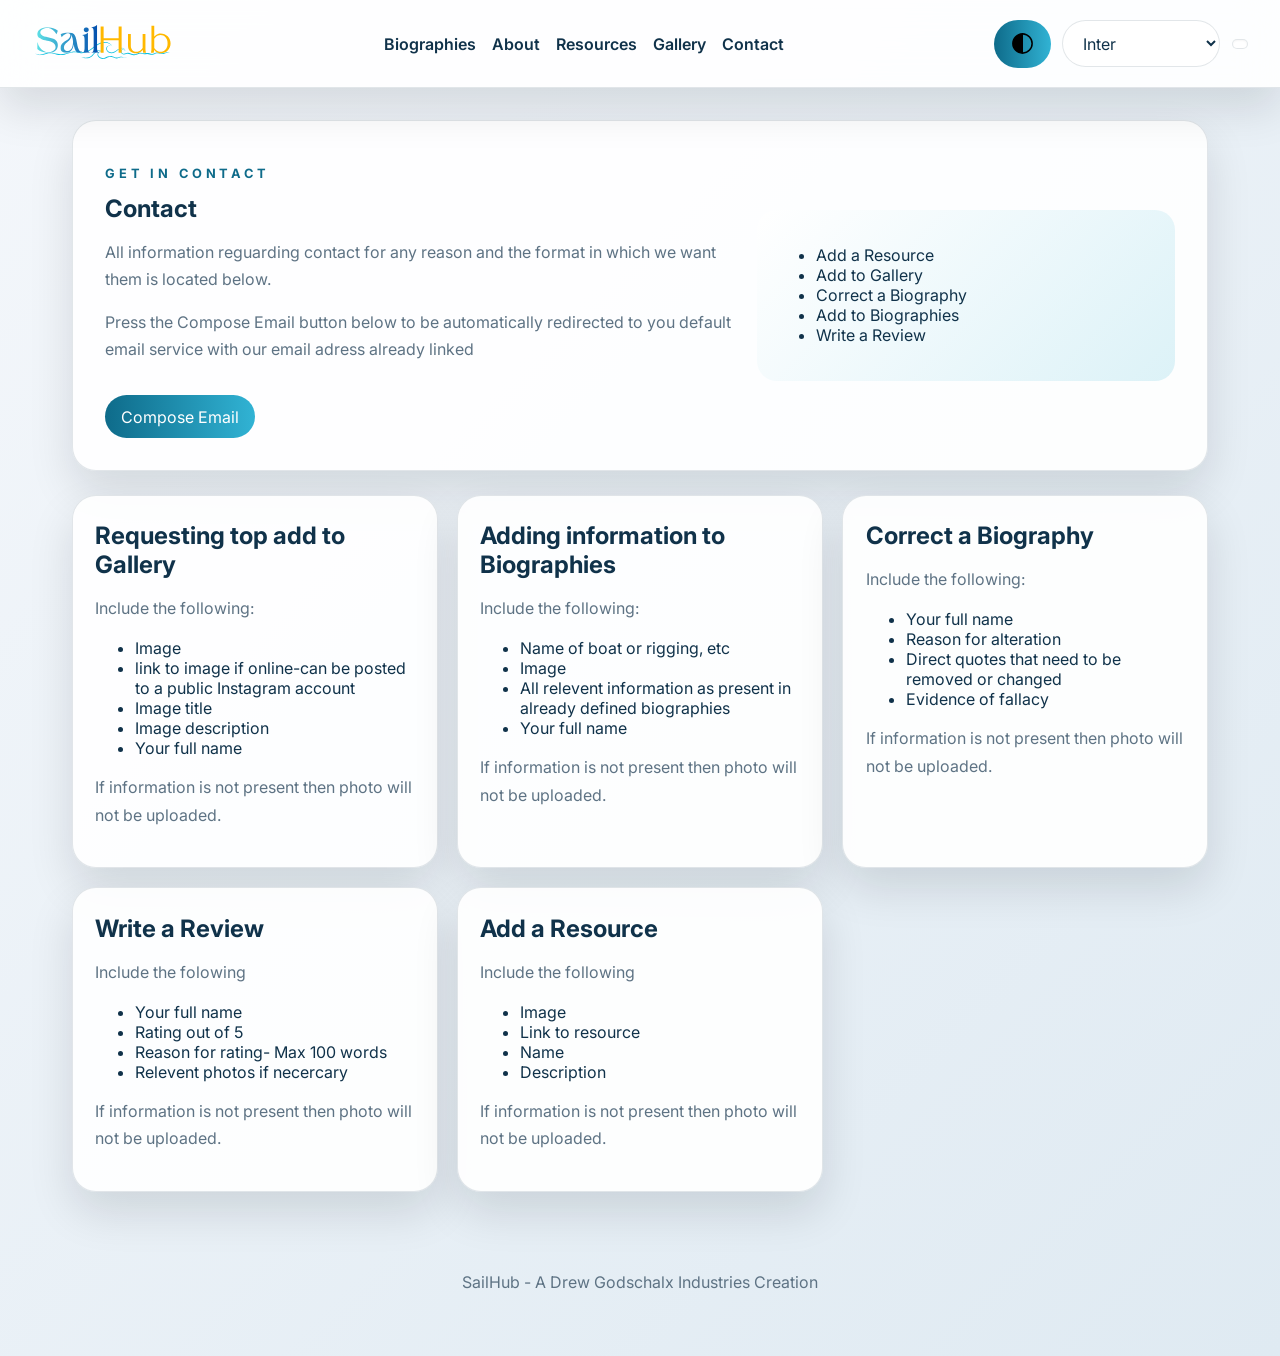
==== contact.html @ ad93a69f "Initial commit" ====
<!DOCTYPE html>
<html lang="en">
  <head>
    <meta charset="UTF-8" />
        <meta name="viewport" content="width=device-width, initial-scale=1.0" />

    <meta name="viewport" content="width=device-width, initial-scale=1.0" />
    <title>Contact SailHub</title>
    <link rel="preconnect" href="https://fonts.googleapis.com" />
    <link rel="preconnect" href="https://fonts.gstatic.com" crossorigin />
    <link href="https://fonts.googleapis.com/css2?family=Inter:wght@400;500;600;700&display=swap" rel="stylesheet" />
    <link rel="stylesheet" href="styles.css" />
  </head>
  <body>
    <header class="topbar">
      <!-- <div class="hnav" id="myLinks">
        <a href="#news">News</a>
        <a href="#settings">Settings</a>
        <a href="#other">Other</a>
      </div>
      <button class="icon" type="button" aria-controls="myLinks" aria-expanded="false" aria-label="Open menu" onclick="myFunction()">
        <img src="images/menu_86dp_000000_FILL0_wght400_GRAD0_opsz48.svg" alt="" aria-hidden="true">
      </button> -->
      <a class="brand" href="index.html"><img style="height: 50px; width: auto;" src="images/SailHub Logo.svg" alt="SailHub"></a>
      <nav class="nav-links">
        <a href="biographies.html" data-i18n="navBiographies">Biographies</a>
        <a href="about.html" data-i18n="navAbout">About</a>
        <a href="resources.html" data-i18n="navResources">Resources</a>
        <a href="gallery.html" data-i18n="navGallery">Gallery</a>
        <a href="contact.html" data-i18n="navContact">Contact</a>
      </nav>
      <div class="toolbar">
        <img id="themeToggle" class="control-btn" type="button" class="toggleDarkmode" title="Toggle Mode" onclick="toggleDarkmode()" src="images/contrast_86dp_000000_FILL0_wght400_GRAD0_opsz48.svg" alt="Theme">
        <select id="fontSelect" class="control-select">
          <option value="Inter, sans-serif">Inter</option>
          <option value="OpenDyslexic, sans-serif">OpenDyslexic</option>
          <option value="monospace">Monospace</option>
          <option value="Verdana, sans-serif">Verdana</option>
          <option value="Arial, sans-serif">Arial</option>
          <option value="Georgia, serif">Georgia</option>
          <option value="Tahoma, sans-serif">Tahoma</option>
          <option value="Impact, sans-serif">Impact</option>
          <option value="cursive">Cursive</option>
          <option value="Helvetica, sans-serif">Helvetica</option>
          <option value="Trebuchet MS, sans-serif">Trebuchet</option>
        </select>
        <div class="google-translate-wrap">
          <div id="google_translate_element"></div>
        </div>
      </div>
    </header>

    <main class="page">
      <section class="hero-card">
        <div>
          <p class="eyebrow" data-i18n="heroEyebrow">Get in Contact</p>
          <h1 data-i18n="heroTitle">Contact</h1> 
          <p class="hero-copy" data-i18n="heroCopy">All information reguarding contact for any reason and the format in which we want them is located below.</p>
          <p class="hero-copy" data-i18n="heroCopy">Press the Compose Email button below to be automatically redirected to you default email service with our email adress already linked</p>
          <a class="primary-btn" href="mailto:someone@example.com" data-i18n="heroButton">Compose Email</a>
        </div>
        <div class="hero-panel">
          <ul>
            <li data-i18n="heroItem1">Add a Resource</li>
            <li data-i18n="heroItem2">Add to Gallery</li>
            <li data-i18n="heroItem3">Correct a Biography</li>
            <li data-i18n="heroItem4">Add to Biographies</li>
            <li data-i18n="heroItem5">Write a Review</li>
          </ul>
        </div>
      </section>

      <section class="card-grid">
        <article class="info-card">
          <h2 data-i18n="cardSearchTitle">Requesting top add to Gallery</h2>
          <p data-i18n="cardSearchText"> Include the following:</p>
<ul>
        <li>Image</li>
        <li>link to image if online-can be posted to a public Instagram account</li>
        <li>Image title</li>
        <li>Image description</li>
        <li>Your full name</li>    
</ul>
          <p data-i18n="cardSearchText"> If information is not present then photo will not be uploaded.</p>
        </article>
        <article class="info-card">
          <h2 data-i18n="cardAboutTitle">Adding information to Biographies</h2>
          <p data-i18n="cardAboutText">Include the following:</p>
          <ul>
            <li>Name of boat or rigging, etc</li>
            <li>Image</li>
            <li>All relevent information as present in already defined biographies</li>
            <li>Your full name</li>
          </ul>
                   <p data-i18n="cardSearchText"> If information is not present then photo will not be uploaded.</p>
        </article>
        <article class="info-card">
          <h2 data-i18n="cardGalleryTitle">Correct a Biography</h2>
          <p data-i18n="cardGalleryText">Include the following:</p>
          <ul>
            <li>Your full name</li>
            <li>Reason for alteration</li>
            <li>Direct quotes that need to be removed or changed</li>
            <li>Evidence of fallacy</li>
          </ul>
                    <p data-i18n="cardSearchText"> If information is not present then photo will not be uploaded.</p>
        </article>
        <article class="info-card">
          <h2 data-i18n="cardGalleryTitle">Write a Review</h2>
          <p data-i18n="cardGalleryText">Include the folowing</p>
          <ul>
            <li>Your full name</li>
            <li>Rating out of 5</li>
            <li>Reason for rating- Max 100 words</li>
            <li>Relevent photos if necercary</li>
          </ul>
                    <p data-i18n="cardSearchText"> If information is not present then photo will not be uploaded.</p>
        </article>
        <article class="info-card">
          <h2 data-i18n="cardGalleryTitle">Add a Resource</h2>
          <p data-i18n="cardGalleryText">Include the following</p>
          <ul>
            <li>Image</li>
            <li>Link to resource</li>
            <li>Name</li>
            <li>Description</li>
          </ul>
                    <p data-i18n="cardSearchText"> If information is not present then photo will not be uploaded.</p>
        </article>
      </section>
    </main>

    <button id="scrollTopBtn" class="scroll-top" aria-label="Back to top">↑</button>

    <footer class="footer">
      <p data-i18n="footerText">SailHub - A Drew Godschalx Industries Creation</p>
    </footer>

    <script src="https://translate.google.com/translate_a/element.js?cb=googleTranslateInit"></script>
    <script>
      function googleTranslateInit() {
        new google.translate.TranslateElement(
          {
            pageLanguage: 'en',
            includedLanguages: '',
            layout: google.translate.TranslateElement.InlineLayout.SIMPLE,
            autoDisplay: false
          },
          'google_translate_element'
        );
      }
    </script>
    <script src="script.js"></script>
  </body>
</html>
---- styles.css ----
:root {
  color-scheme: light;
  --bg: #f4f7fb;
  --surface: rgba(255, 255, 255, 0.9);
  --surface-strong: #ffffff;
  --accent: #0e6b8a;
  --accent-2: #31b3d4;
  --text: #10324a;
  --muted: #5e7384;
  --border: rgba(16, 50, 74, 0.12);
  --shadow: 0 20px 45px rgba(3, 18, 26, 0.12);
}

body.dark {
  color-scheme: dark;
  --bg: #07131d;
  --surface: rgba(12, 26, 37, 0.92);
  --surface-strong: #0f2331;
  --accent: #57c7ff;
  --accent-2: #2f8bb3;
  --text: #eaf7ff;
  --muted: #93aac3;
  --border: rgba(234, 247, 255, 0.16);
  --shadow: 0 20px 45px rgba(0, 0, 0, 0.3);
}

* {
  box-sizing: border-box;
}

html {
  scroll-behavior: smooth;
}

body {
  margin: 0;
  font-family: 'Inter', sans-serif;
  background: linear-gradient(135deg, var(--bg), #dfeaf2);
  color: var(--text);
  min-height: 100vh;
}

body.dark {
  background: linear-gradient(135deg, var(--bg), #11293a);
}

.topbar {
  position: sticky;
  top: 0;
  z-index: 20;
  display: flex;
  justify-content: space-between;
  align-items: center;
  padding: 1rem 2rem;
  background: var(--surface);
  backdrop-filter: blur(18px);
  border-bottom: 1px solid var(--border);
  box-shadow: var(--shadow);
}

.brand {
  font-size: 1.25rem;
  font-weight: 700;
  color: var(--accent);
  text-decoration: none;
}

.nav-links {
  display: flex;
  gap: 1rem;
}

.nav-links a {
  text-decoration: none;
  color: var(--text);
  font-weight: 600;
}

.toolbar {
  display: flex;
  gap: 0.7rem;
  align-items: center;
}

.google-translate-wrap {
  display: flex;
  align-items: center;
  padding: 0.25rem 0.45rem;
  border-radius: 999px;
  background: var(--surface-strong);
  border: 1px solid var(--border);
  box-shadow: inset 0 1px 2px rgba(0,0,0,0.04);
}

.google-translate-wrap .goog-te-gadget {
  font-family: inherit !important;
  color: var(--text) !important;
}

.google-translate-wrap .goog-te-gadget-simple {
  background: transparent !important;
  border: none !important;
  padding: 0 !important;
  box-shadow: none !important;
}

.google-translate-wrap .goog-te-menu-value span {
  color: var(--text) !important;
}

.google-translate-wrap .goog-te-menu-value span:last-child {
  display: none;
}

.control-btn, .control-select, .primary-btn, .search-box button {
  border: none;
  border-radius: 999px;
  padding: 0.7rem 1rem;
  font: inherit;
  cursor: pointer;
}

.control-btn, .primary-btn, .search-box button {
  background: linear-gradient(90deg, var(--accent), var(--accent-2));
  color: white;
}
.control-btn, .toggleDarkmode {
  display: flex;
  justify-content: center;
  width: auto;
  height: 48px;
}

.control-select {
  background: var(--surface-strong);
  color: var(--text);
  border: 1px solid var(--border);
}

.control-btn-search {
  background: var(--surface-strong);
  color: var(--text);
  border: 2px solid var(--border);
  border-radius: 20px;
  padding: 5px;
  font: inherit;
  cursor: pointer;
  margin-top: -19px;
  position: relative;
  top: 6px;
}

.page {
  max-width: 1200px;
  margin: 0 auto;
  padding: 2rem;
}

.single-column {
  max-width: 900px;
}

.hero-card, .detail-card, .info-card, .gallery-card {
  background: var(--surface);
  border: 1px solid var(--border);
  border-radius: 24px;
  box-shadow: var(--shadow);
}

.hero-card {
  display: grid;
  grid-template-columns: 1.5fr 1fr;
  gap: 1.5rem;
  padding: 2rem;
  align-items: center;
}

.eyebrow {
  text-transform: uppercase;
  letter-spacing: 0.3em;
  color: var(--accent);
  font-size: 0.8rem;
  font-weight: 700;
}

h1, h2 {
  margin-top: 0.2rem;
  margin-bottom: 0.35rem;
  size: 1.8rem;
}

.hero-copy, .info-card p, .detail-card p, .gallery-card p {
  color: var(--muted);
  line-height: 1.7;
}

.primary-btn {
  display: inline-block;
  margin-top: 1rem;
  text-decoration: none;
}

.hero-panel {
  padding: 1.2rem;
  border-radius: 20px;
  background: linear-gradient(135deg, var(--surface-strong), rgba(49, 179, 212, 0.16));
}

.panel-badge {
  display: inline-block;
  padding: 0.4rem 0.8rem;
  border-radius: 999px;
  background: rgba(14, 107, 138, 0.16);
  color: var(--accent);
  margin-bottom: 0.8rem;
}

.card-grid {
  display: grid;
  grid-template-columns: repeat(3, minmax(0, 1fr));
  gap: 1.2rem;
  margin-top: 1.5rem;
}

.info-card, .detail-card, .gallery-card {
  padding: 1.4rem;
}

.info-card a {
  color: var(--accent);
  font-weight: 700;
  text-decoration: none;
}

.search-container {
  display: flex;
  align-items: center;
  gap: 0.7rem;
  padding: 0.7rem 0.95rem;
  margin: 0.35rem 0 1rem;
  border: 1px solid var(--border);
  border-radius: 999px;
  background: var(--surface-strong);
  box-shadow: inset 0 1px 2px rgba(0,0,0,0.04);
}

.search-container svg {
  color: var(--muted);
  flex-shrink: 0;
}

.search-container input {
  flex: 1;
  border: none;
  outline: none;
  font: inherit;
  background: transparent;
  color: var(--text);
}

.tag-row {
  display: flex;
  flex-wrap: wrap;
  gap: 0.7rem;
  margin-top: 1rem;
}

.tag-row span {
  padding: 0.4rem 0.8rem;
  border-radius: 999px;
  background: rgba(14, 107, 138, 0.12);
  color: var(--accent);
}

.search-panel {
  display: flex;
  flex-direction: column;
}

.search-status {
  margin: 0 0 1rem;
  color: var(--muted);
}

.results-grid {
  display: grid;
  grid-template-columns: repeat(3, minmax(0, 1fr));
  gap: 1rem;
  align-items: start;
}

.results-grid .boat-detail {
  grid-column: 1 / -1;
  width: 100%;
}

.result-item {
  display: flex;
  flex-direction: column;
  gap: 0.75rem;
  min-height: 280px;
  width: 100%;
  padding: 1rem;
  border: 1px solid var(--border);
  border-radius: 18px;
  background: var(--surface-strong);
  box-shadow: 0 12px 25px rgba(3, 18, 26, 0.08);
  cursor: pointer;
  transition: transform 0.2s ease, box-shadow 0.2s ease;
}

.result-item:hover,
.result-item:focus-visible {
  transform: translateY(-2px);
  box-shadow: 0 14px 28px rgba(3, 18, 26, 0.12);
  outline: none;
}

.result-item h4 {
  margin: 0;
  font-size: 1.05rem;
}

.result-item img {
  width: 100%;
  flex: 1;
  min-height: 160px;
  aspect-ratio: 4 / 3;
  object-fit: cover;
  object-position: center;
  border-radius: 12px;
  background: linear-gradient(135deg, rgba(49, 179, 212, 0.16), rgba(14, 107, 138, 0.08));
}

.created-by {
  display: flex;
  align-items: center;
  gap: 0.45rem;
  margin: 0;
  color: var(--muted);
  font-size: 0.85rem;
}

.result-item .created-by-logo {
  width: 30px;
  height: 30px;
  flex: 0 0 30px;
  min-height: 30px;
  aspect-ratio: 1;
  object-fit: contain;
  border: 1px solid var(--border);
  border-radius: 50%;
  background: var(--surface-strong);
}

.search-empty {
  padding: 1rem;
  border-radius: 16px;
  background: rgba(14, 107, 138, 0.08);
  color: var(--muted);
}

.detail-view {
  display: flex;
  flex-direction: column;
  gap: 0.9rem;
  width: 100%;
  min-height: 100%;
  padding: 1.2rem;
  border: 1px solid var(--border);
  border-radius: 20px;
  background: var(--surface-strong);
  box-shadow: var(--shadow);
}

.detail-header {
  display: flex;
  justify-content: space-between;
  align-items: center;
  gap: 1rem;
}

.detail-header h3 {
  margin: 0;
}

.back-button {
  border: none;
  border-radius: 999px;
  padding: 0.55rem 0.9rem;
  background: rgba(14, 107, 138, 0.12);
  color: var(--accent);
  cursor: pointer;
}

.detail-image {
  width: 100%;
  max-height: 320px;
  object-fit: contain;
  object-position: center;
  border-radius: 16px;
  background: linear-gradient(135deg, rgba(49, 179, 212, 0.16), rgba(14, 107, 138, 0.08));
}

.detail-summary {
  margin: 0;
  color: var(--muted);
  line-height: 1.7;
}

.detail-list {
  margin: 0;
  padding-left: 1.1rem;
  color: var(--muted);
  line-height: 1.7;
}

.detail-table {
  width: 100%;
  border-collapse: collapse;
  margin: 0.5rem 0 1rem;
  overflow: hidden;
  border-radius: 12px;
  border: 1px solid var(--border);
}

.detail-table th,
.detail-table td {
  padding: 0.75rem 0.9rem;
  text-align: left;
  border-bottom: 1px solid var(--border);
}

.detail-table th {
  width: 38%;
  background: rgba(14, 107, 138, 0.08);
  color: var(--accent);
}

.detail-table tr:last-child th,
.detail-table tr:last-child td {
  border-bottom: none;
}

.stat-row {
  display: grid;
  grid-template-columns: repeat(3, minmax(0, 1fr));
  gap: 1rem;
  margin-top: 1rem;
}

.stat-row div {
  padding: 1rem;
  border-radius: 16px;
  background: rgba(14, 107, 138, 0.08);
}

.gallery-grid {
  grid-template-columns: repeat(3, minmax(0, 1fr));
}

.resources-intro {
  margin-bottom: 1.5rem;
}

.resource-section {
  margin-top: 1.5rem;
}

.resource-heading {
  margin-bottom: 1rem;
}

.resource-heading h2 {
  margin: 0 0 0.35rem;
}

.resource-heading p {
  margin: 0;
  color: var(--muted);
}

.resource-grid {
  display: flex;
  gap: 1rem;
  overflow-x: auto;
  scroll-snap-type: x proximity;
  padding: 0.35rem 0 0.8rem;
  scrollbar-width: none;
  -ms-overflow-style: none;
}

.resource-grid::-webkit-scrollbar {
  display: none;
}

.resource-card {
  display: flex;
  flex-direction: column;
  gap: 0.8rem;
  height: 470px;
  min-height: 470px;
  flex: 0 0 calc(19% - 1.0rem);
  max-width: 400px;
  min-width: 300px;
  scroll-snap-align: start;
}

.resource-card h3 {
  margin: 0;
}

.resource-card p {
  margin: 0;
  flex: 1;
}

.resource-image {
  width: 100%;
  height: 220px;
  min-height: 220px;
  object-fit: contain;
  object-position: center;
  border-radius: 16px;
  background: linear-gradient(135deg, rgba(49, 179, 212, 0.16), rgba(14, 107, 138, 0.08));
  padding: 0.5rem;
}

.resource-link {
  display: inline-flex;
  align-items: center;
  gap: 0.45rem;
  width: fit-content;
  margin-top: auto;
  color: var(--accent);
  font-weight: 700;
  text-decoration: none;
}

.resource-link svg {
  width: 1rem;
  height: 1rem;
  fill: currentColor;
}

.resource-carousel-shell {
  position: relative;
  padding: 0.25rem 0;
}

.resource-carousel-shell::before,
.resource-carousel-shell::after {
  content: "";
  position: absolute;
  top: 0;
  bottom: 0;
  width: 48px;
  pointer-events: none;
  z-index: 2;
}

.resource-carousel-shell::before {
  left: 0;
  background: linear-gradient(to right, var(--surface), transparent);
  opacity: 0;
}

.resource-carousel-shell::after {
  right: 0;
  background: linear-gradient(to left, var(--surface), transparent);
  opacity: 0;
}

.resource-carousel-shell.has-overflow::before,
.resource-carousel-shell.has-overflow::after {
  opacity: 1;
}

.carousel-nav {
  position: absolute;
  top: 50%;
  transform: translateY(-50%);
  z-index: 3;
  width: 42px;
  height: 42px;
  border: 1px solid var(--border);
  border-radius: 50%;
  background: var(--surface-strong);
  color: var(--accent);
  box-shadow: var(--shadow);
  cursor: pointer;
  display: none;
  align-items: center;
  justify-content: center;
  font-size: 1.2rem;
}

.resource-carousel-shell.has-overflow .carousel-nav {
  display: flex;
}

.carousel-nav.prev {
  left: -0.2rem;
}

.carousel-nav.next {
  right: -0.2rem;
}

.carousel-nav:disabled {
  opacity: 0.45;
  cursor: not-allowed;
}

.footer {
  text-align: center;
  padding: 2rem 1rem 3rem;
  color: var(--muted);
}

@media (max-width: 900px) {
  .resource-grid {
    grid-template-columns: 1fr;
  }

  .topbar {
    flex-wrap: wrap;
    gap: 1rem;
  }
}

.gallery-art {
  height: auto;
  width: 100%;
  max-height: 240px;
  border-radius: 16px;
  background-size: cover;
  background-position: center;
  background-image: linear-gradient(rgba(0,0,0,0.15), rgba(0,0,0,0.15));
  align-self: center;
}

.scroll-top {
  position: fixed;
  right: 1.2rem;
  bottom: 1.2rem;
  border: none;
  background: var(--accent);
  color: white;
  width: 48px;
  height: 48px;
  border-radius: 50%;
  cursor: pointer;
  display: none;
  box-shadow: var(--shadow);
}

.footer {
  text-align: center;
  padding: 2rem 1rem 3rem;
  color: var(--muted);
}

@media (max-width: 860px) {
  .topbar {
    flex-direction: column;
    gap: 0.8rem;
  }

  .hero-card, .card-grid, .gallery-grid, .stat-row {
    grid-template-columns: 1fr;
  }

  .search-box {
    flex-direction: column;
  }
}
.version-table {
  width: max-content;
  max-width: 100%;
  border-collapse: separate;
  border-spacing: 0;
  border: 1px solid var(--border);
  border-radius: 12px;
  overflow: hidden;
  table-layout: auto;
}

.version-table th,
.version-table td {
  padding: 0.8rem 1rem;
  border-right: 1px solid var(--border);
  border-bottom: 1px solid var(--border);
  text-align: left;
  vertical-align: top;
}

.version-table th {
  background: linear-gradient(90deg, var(--accent), var(--accent-2));
  color: #fff;
  font-size: 0.8rem;
  letter-spacing: 0.08em;
  text-transform: uppercase;
  white-space: nowrap;
}

.version-table td {
  background: var(--surface-strong);
  color: var(--text);
  line-height: 1.55;
}

.version-table th:last-child,
.version-table td:last-child {
  border-right: 0;
}

.version-table tbody tr:last-child td {
  border-bottom: 0;
}

.version-table tbody tr:nth-child(even) td {
  background: rgba(49, 179, 212, 0.08);
}

.version-table tbody tr:hover td {
  background: rgba(49, 179, 212, 0.16);
}

.version-table td:nth-child(1),
.version-table td:nth-child(2),
.version-table td:nth-child(4) {
  white-space: nowrap;
}

@media (max-width: 600px) {
  .version-table {
    display: block;
    overflow-x: auto;
    width: 100%;
  }

  .version-table th,
  .version-table td {
    padding: 0.7rem 0.8rem;
  }
}

.pagination-container {
  display: flex;
  justify-content: center;
  align-items: center;
  gap: 8px;
  margin: 30px 0;
}

.page-btn {
  padding: 8px 16px;
  border: 1px solid #ccc;
  background-color: #fefefe;
  color: #333;
  cursor: pointer;
  border-radius: 4px;
  font-size: 14px;
  transition: background-color 0.2s, border-color 0.2s;
}

.page-btn:hover:not(:disabled) {
  background-color: #e0e0e0;
}

.page-btn.active {
  background: linear-gradient(90deg, var(--accent), var(--accent-2));
  color: #fff;
}

.page-btn:disabled {
  opacity: 0.5;
  cursor: not-allowed;
}

.page-numbers {
  display: flex;
  gap: 5px;
}
.hnav {
  display: none;
}

.hnav.is-open {
  display: flex;
}

.icon {
  display: inline-flex;
  align-items: center;
  justify-content: center;
  width: 48px;
  height: 48px;
  padding: 0.5rem;
  border: 1px solid var(--border);
  border-radius: 10px;
  background: var(--surface-strong);
  cursor: pointer;
}

.icon img {
  width: 28px;
  height: 28px;
}

.hnav {
  position: absolute;
  top: calc(100% + 0.5rem);
  left: 1rem;
  z-index: 30;
  flex-direction: column;
  min-width: 12rem;
  gap: 0.2rem;
  padding: 0.7rem;
  background: var(--surface-strong);
  border: 1px solid var(--border);
  border-radius: 14px;
  box-shadow: var(--shadow);
}

.hnav a {
  padding: 0.75rem 0.85rem;
  color: var(--text);
  font-weight: 600;
  text-decoration: none;
  border-radius: 8px;
}

.hnav a:hover,
.hnav a:focus-visible {
  background: rgba(49, 179, 212, 0.14);
  outline: none;
}

@media (max-width: 860px) {
  .hnav {
    position: absolute;
    top: calc(100% + 0.5rem);
    left: 1rem;
    z-index: 30;
    flex-direction: column;
    min-width: 12rem;
    gap: 0.2rem;
    background: var(--surface-strong);
    border: 1px solid var(--border);
    border-radius: 14px;
    box-shadow: var(--shadow);
  }

  .hnav.is-open {
    display: flex;
  }

  .hnav a {
    padding: 0.75rem 0.85rem;
    color: var(--text);
    font-weight: 600;
    text-decoration: none;
    border-radius: 8px;
  }

  .hnav a:hover,
  .hnav a:focus-visible {
    background: rgba(49, 179, 212, 0.14);
    outline: none;
  }

  .icon {
    display: inline-flex;
    align-items: center;
    justify-content: center;
    width: 48px;
    height: 48px;
    padding: 0.5rem;
    border: 1px solid var(--border);
    border-radius: 10px;
    background: var(--surface-strong);
    cursor: pointer;
  }

  .icon img {
    width: 28px;
    height: 28px;
  }
}
.CreatedByLogo {
  width: 30px;
  height: 30px;
  margin-right: 5px;
  margin-bottom: -9px;
  Border-radius: 50%;
  Border: 1px solid var(--border);
}

.CreatedBy {
  display: flex;
  align-items: center;
  gap: 0.45rem;
  margin: 0;
  color: var(--muted);
  font-size: 0.85rem;
}
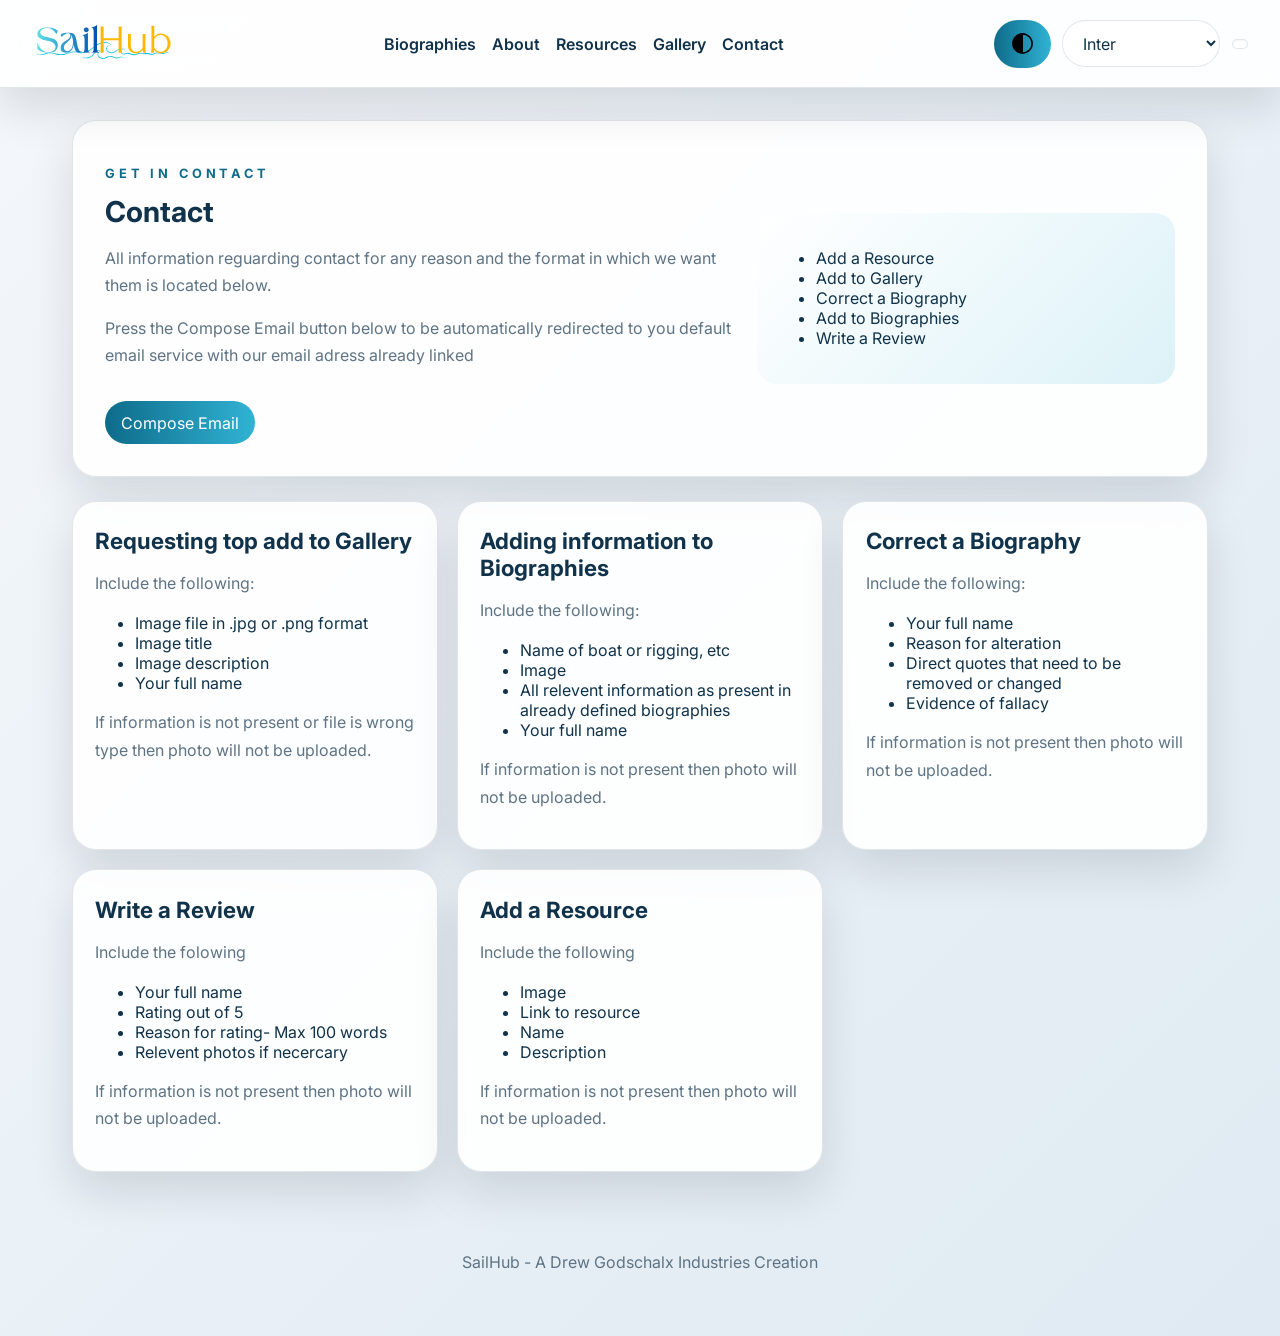
==== commit 5ab32442: "1.0.1" ====
--- a/contact.html
+++ b/contact.html
@@ -75,13 +75,12 @@
           <h2 data-i18n="cardSearchTitle">Requesting top add to Gallery</h2>
           <p data-i18n="cardSearchText"> Include the following:</p>
 <ul>
-        <li>Image</li>
-        <li>link to image if online-can be posted to a public Instagram account</li>
+        <li>Image file in .jpg or .png format</li>
         <li>Image title</li>
         <li>Image description</li>
         <li>Your full name</li>    
 </ul>
-          <p data-i18n="cardSearchText"> If information is not present then photo will not be uploaded.</p>
+          <p data-i18n="cardSearchText"> If information is not present or file is wrong type then photo will not be uploaded.</p>
         </article>
         <article class="info-card">
           <h2 data-i18n="cardAboutTitle">Adding information to Biographies</h2>
--- a/styles.css
+++ b/styles.css
@@ -186,7 +186,14 @@
 h1, h2 {
   margin-top: 0.2rem;
   margin-bottom: 0.35rem;
-  size: 1.8rem;
+}
+
+h1 {
+  font-size: 1.8rem;
+}
+
+h2 {
+  font-size: 1.4rem;
 }
 
 .hero-copy, .info-card p, .detail-card p, .gallery-card p {
@@ -286,7 +293,7 @@
   display: grid;
   grid-template-columns: repeat(3, minmax(0, 1fr));
   gap: 1rem;
-  align-items: start;
+  align-items: stretch;
 }
 
 .results-grid .boat-detail {
@@ -633,7 +640,6 @@
   height: auto;
   width: 100%;
   max-height: 240px;
-  border-radius: 16px;
   background-size: cover;
   background-position: center;
   background-image: linear-gradient(rgba(0,0,0,0.15), rgba(0,0,0,0.15));
@@ -667,8 +673,27 @@
     gap: 0.8rem;
   }
 
-  .hero-card, .card-grid, .gallery-grid, .stat-row {
+  .hero-card, .card-grid:not(.gallery-grid), .stat-row {
     grid-template-columns: 1fr;
+  }
+
+  .gallery-grid {
+    grid-template-columns: repeat(3, minmax(0, 1fr));
+    gap: 0.5rem;
+  }
+
+  .gallery-grid .gallery-card {
+    padding: 0.65rem;
+    border-radius: 10px;
+  }
+
+  .gallery-card h2 {
+    font-size: 1rem;
+  }
+
+  .gallery-card p {
+    font-size: 0.85rem;
+    line-height: 1.4;
   }
 
   .search-box {
@@ -905,4 +930,264 @@
   margin: 0;
   color: var(--muted);
   font-size: 0.85rem;
+}
+
+.nav-links {
+  flex-wrap: wrap;
+  justify-content: center;
+}
+
+.toolbar {
+  flex-wrap: wrap;
+  justify-content: center;
+  min-width: 0;
+}
+
+.resource-card {
+  flex: 0 0 min(300px, calc(100vw - 2rem));
+  min-width: min(300px, calc(100vw - 2rem));
+}
+
+.gallery-art {
+  aspect-ratio: 4 / 3;
+  object-fit: cover;
+}
+
+@media (max-width: 860px) {
+  .topbar {
+    padding: 1rem 1.25rem;
+  }
+
+  .nav-links {
+    gap: 0.65rem 1rem;
+  }
+
+  .results-grid {
+    grid-template-columns: repeat(3, minmax(0, 1fr));
+  }
+
+  .resource-card {
+    flex-basis: 220px;
+    min-width: 220px;
+    height: 390px;
+    min-height: 390px;
+  }
+
+  .resource-image {
+    height: 155px;
+    min-height: 155px;
+  }
+}
+
+@media (max-width: 600px) {
+  .topbar {
+    display: grid;
+    grid-template-columns: minmax(0, 1fr);
+    justify-items: center;
+    gap: 0.55rem;
+    padding: 0.85rem 1rem;
+  }
+
+  .brand {
+    line-height: 1;
+  }
+
+  .brand img {
+    height: 42px !important;
+    max-width: 100%;
+  }
+
+  .nav-links {
+    flex-wrap: nowrap;
+    justify-content: flex-start;
+    gap: 0.55rem;
+    max-width: 100%;
+    overflow-x: auto;
+    scrollbar-width: none;
+  }
+
+  .nav-links::-webkit-scrollbar {
+    display: none;
+  }
+
+  .nav-links a {
+    flex: 0 0 auto;
+    font-size: 0.85rem;
+  }
+
+  .toolbar {
+    width: 100%;
+    flex-wrap: nowrap;
+    justify-content: center;
+    gap: 0.4rem;
+  }
+
+  .toolbar .control-btn {
+    flex: 0 0 36px;
+    width: 36px;
+    height: 36px;
+    padding: 0.35rem;
+  }
+
+  .toolbar .control-select {
+    flex: 0 1 100px;
+    width: 100px;
+    min-width: 0;
+    padding: 0.55rem 0.7rem;
+  }
+
+  .google-translate-wrap {
+    flex: 0 1 136px;
+    min-width: 0;
+    max-width: 136px;
+    overflow: hidden;
+  }
+
+  .google-translate-wrap .goog-te-gadget-simple {
+    white-space: nowrap;
+  }
+
+  .page {
+    padding: 0.75rem;
+  }
+
+  .hero-card,
+  .detail-card,
+  .info-card,
+  .gallery-card {
+    padding: 1rem;
+    border-radius: 14px;
+  }
+
+  .eyebrow {
+    letter-spacing: 0.18em;
+  }
+
+  h1 {
+    font-size: 1.6rem;
+  }
+
+  .stat-row {
+    grid-template-columns: repeat(3, minmax(0, 1fr));
+    gap: 0.5rem;
+  }
+
+  .stat-row div {
+    display: flex;
+    flex-direction: column;
+    gap: 0.25rem;
+    min-width: 0;
+    padding: 0.7rem 0.55rem;
+    border-radius: 10px;
+    font-size: 0.82rem;
+  }
+
+  .stat-row strong {
+    font-size: 1rem;
+  }
+
+  .results-grid {
+    grid-template-columns: repeat(3, minmax(0, 1fr));
+    grid-auto-rows: 1fr;
+    align-items: stretch;
+    gap: 0.4rem;
+  }
+
+  .result-item {
+    height: 100%;
+    min-height: 0;
+    gap: 0.35rem;
+    padding: 0.45rem;
+    border-radius: 10px;
+  }
+
+  .result-item h4 {
+    font-size: clamp(0.65rem, 2.8vw, 0.8rem);
+    line-height: 1.2;
+    overflow-wrap: anywhere;
+  }
+
+  .result-item img {
+    min-height: 52px;
+    border-radius: 7px;
+  }
+
+  .result-item .created-by {
+    align-items: center;
+    gap: 0.25rem;
+    width: 100%;
+    min-width: 0;
+    margin-top: auto;
+    flex-wrap: wrap;
+    font-size: clamp(0.52rem, 2.2vw, 0.68rem);
+    line-height: 1.2;
+  }
+
+  .result-item .created-by span {
+    min-width: 0;
+    overflow-wrap: anywhere;
+  }
+
+  .result-item .created-by-logo {
+    width: 18px;
+    height: 18px;
+    min-height: 18px;
+    flex-basis: 18px;
+  }
+
+  .resource-card {
+    flex-basis: min(180px, 42vw);
+    min-width: min(180px, 42vw);
+    height: 350px;
+    min-height: 350px;
+    gap: 0.55rem;
+  }
+
+  .resource-card h3 {
+    font-size: 0.95rem;
+    overflow-wrap: anywhere;
+  }
+
+  .resource-card p {
+    font-size: 0.82rem;
+    line-height: 1.45;
+  }
+
+  .resource-image {
+    height: 115px;
+    min-height: 115px;
+    padding: 0.3rem;
+    border-radius: 10px;
+  }
+
+  .detail-header {
+    align-items: flex-start;
+    flex-wrap: wrap;
+  }
+
+  .detail-table,
+  .version-table {
+    display: block;
+    max-width: 100%;
+    overflow-x: auto;
+  }
+
+  .version-table th,
+  .version-table td {
+    padding: 0.55rem 0.65rem;
+    font-size: 0.82rem;
+  }
+
+  .pagination-container {
+    flex-wrap: wrap;
+  }
+}
+
+@media (max-width: 340px) {
+  .nav-links {
+    flex-wrap: wrap;
+    justify-content: center;
+    gap: 0.4rem 0.65rem;
+    overflow: visible;
+  }
 }
